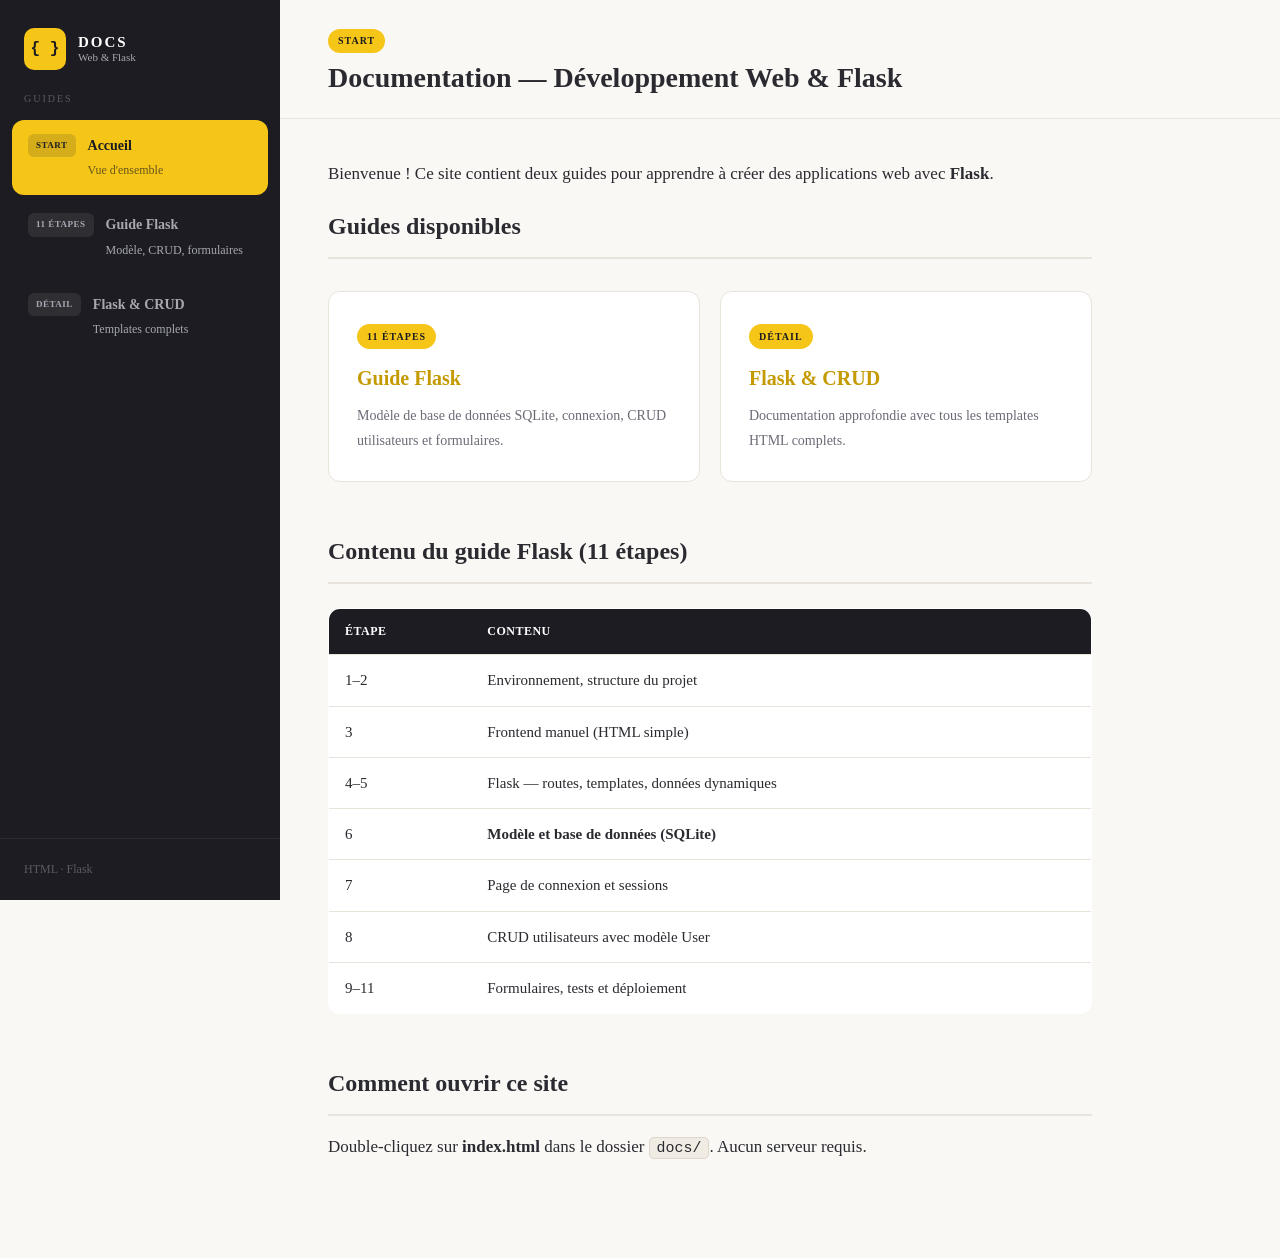
==== index.html @ 084da868 "push principale" ====
<!DOCTYPE html>
<html lang="fr">
<head>
    <meta charset="UTF-8">
    <meta name="viewport" content="width=device-width, initial-scale=1.0">
    <title>Accueil — Documentation Web & Flask</title>
    <link rel="stylesheet" href="css/style.css">
</head>
<body>
    <div class="layout">
        <aside class="sidebar">
            <div class="sidebar-header">
                <a href="index.html" class="brand">
                    <span class="brand-icon">{ }</span>
                    <span class="brand-text">
                        <strong>DOCS</strong>
                        <small>Web & Flask</small>
                    </span>
                </a>
            </div>
            <p class="nav-label">Guides</p>
            <nav class="sidebar-nav">
                <a href="index.html" class="nav-item active">
                    <span class="nav-badge">Start</span>
                    <span class="nav-item-text">
                        <strong>Accueil</strong>
                        <small>Vue d'ensemble</small>
                    </span>
                </a>
                <a href="guide-web.html" class="nav-item">
                    <span class="nav-badge">11 étapes</span>
                    <span class="nav-item-text">
                        <strong>Guide Flask</strong>
                        <small>Modèle, CRUD, formulaires</small>
                    </span>
                </a>
                <a href="flask.html" class="nav-item">
                    <span class="nav-badge">Détail</span>
                    <span class="nav-item-text">
                        <strong>Flask & CRUD</strong>
                        <small>Templates complets</small>
                    </span>
                </a>
            </nav>
            <div class="sidebar-footer">
                <p>HTML · Flask</p>
            </div>
        </aside>

        <div class="main">
            <header class="topbar">
                <span class="topbar-badge">Start</span>
                <h1 class="topbar-title">Documentation — Développement Web & Flask</h1>
            </header>

            <article class="doc-content">
                <p>Bienvenue ! Ce site contient deux guides pour apprendre à créer des applications web avec <strong>Flask</strong>.</p>

                <h2>Guides disponibles</h2>

                <div class="cards">
                    <a href="guide-web.html" class="card">
                        <span class="card-badge">11 étapes</span>
                        <h2>Guide Flask</h2>
                        <p>Modèle de base de données SQLite, connexion, CRUD utilisateurs et formulaires.</p>
                    </a>
                    <a href="flask.html" class="card">
                        <span class="card-badge">Détail</span>
                        <h2>Flask & CRUD</h2>
                        <p>Documentation approfondie avec tous les templates HTML complets.</p>
                    </a>
                </div>

                <h2>Contenu du guide Flask (11 étapes)</h2>
                <table>
                    <thead>
                        <tr><th>Étape</th><th>Contenu</th></tr>
                    </thead>
                    <tbody>
                        <tr><td>1–2</td><td>Environnement, structure du projet</td></tr>
                        <tr><td>3</td><td>Frontend manuel (HTML simple)</td></tr>
                        <tr><td>4–5</td><td>Flask — routes, templates, données dynamiques</td></tr>
                        <tr><td>6</td><td><strong>Modèle et base de données (SQLite)</strong></td></tr>
                        <tr><td>7</td><td>Page de connexion et sessions</td></tr>
                        <tr><td>8</td><td>CRUD utilisateurs avec modèle User</td></tr>
                        <tr><td>9–11</td><td>Formulaires, tests et déploiement</td></tr>
                    </tbody>
                </table>

                <h2>Comment ouvrir ce site</h2>
                <p>Double-cliquez sur <strong>index.html</strong> dans le dossier <code>docs/</code>. Aucun serveur requis.</p>
            </article>
        </div>
    </div>
</body>
</html>
---- css/style.css ----
:root {
    --sidebar-bg: #1c1c22;
    --sidebar-text: #a8a8b3;
    --sidebar-width: 280px;
    --content-bg: #faf8f5;
    --content-text: #2a2a30;
    --content-muted: #6b6b76;
    --accent: #f5c518;
    --accent-dark: #c49a00;
    --border: #e8e4dc;
    --code-bg: #f0ece4;
    --font-display: Georgia, "Times New Roman", serif;
    --font-body: Georgia, "Times New Roman", serif;
    --font-mono: Consolas, Monaco, monospace;
    --radius: 12px;
}

*, *::before, *::after { box-sizing: border-box; margin: 0; padding: 0; }

html { scroll-behavior: smooth; }

body {
    font-family: var(--font-body);
    font-size: 17px;
    line-height: 1.75;
    color: var(--content-text);
    background: var(--content-bg);
}

.layout { display: flex; min-height: 100vh; }

/* Sidebar */
.sidebar {
    position: fixed;
    top: 0; left: 0;
    width: var(--sidebar-width);
    height: 100vh;
    background: var(--sidebar-bg);
    color: var(--sidebar-text);
    display: flex;
    flex-direction: column;
    overflow-y: auto;
    z-index: 100;
}

.sidebar-header { padding: 28px 24px 20px; }

.brand {
    display: flex;
    align-items: center;
    gap: 12px;
    text-decoration: none;
    color: white;
}

.brand-icon {
    width: 42px; height: 42px;
    background: var(--accent);
    color: var(--sidebar-bg);
    border-radius: 10px;
    display: flex;
    align-items: center;
    justify-content: center;
    font-family: var(--font-mono);
    font-weight: bold;
    font-size: 16px;
}

.brand-text { display: flex; flex-direction: column; line-height: 1.2; }
.brand-text strong { font-size: 15px; letter-spacing: 2px; }
.brand-text small { font-size: 11px; color: var(--sidebar-text); }

.nav-label {
    font-size: 10px;
    letter-spacing: 2px;
    text-transform: uppercase;
    color: #5a5a66;
    padding: 0 24px 12px;
}

.sidebar-nav { padding: 0 12px; flex: 1; }

.nav-item {
    display: flex;
    align-items: flex-start;
    gap: 12px;
    padding: 14px 16px;
    margin-bottom: 4px;
    border-radius: var(--radius);
    text-decoration: none;
    color: var(--sidebar-text);
}

.nav-item:hover { background: rgba(255,255,255,0.06); color: white; }

.nav-item.active {
    background: var(--accent);
    color: var(--sidebar-bg);
}

.nav-item.active small { color: rgba(28,28,34,0.65); }

.nav-badge {
    font-size: 9px;
    font-weight: bold;
    letter-spacing: 0.5px;
    text-transform: uppercase;
    background: rgba(255,255,255,0.08);
    padding: 4px 8px;
    border-radius: 6px;
}

.nav-item.active .nav-badge { background: rgba(28,28,34,0.15); }

.nav-item-text { display: flex; flex-direction: column; gap: 2px; }
.nav-item-text strong { font-size: 14px; }
.nav-item-text small { font-size: 12px; }

.sidebar-footer {
    padding: 20px 24px;
    border-top: 1px solid rgba(255,255,255,0.06);
    font-size: 12px;
    color: #5a5a66;
}

/* Main */
.main {
    flex: 1;
    margin-left: var(--sidebar-width);
    min-width: 0;
}

.topbar {
    position: sticky;
    top: 0;
    z-index: 50;
    padding: 24px 48px;
    background: rgba(250,248,245,0.95);
    border-bottom: 1px solid var(--border);
}

.topbar-badge {
    display: inline-block;
    font-size: 10px;
    font-weight: bold;
    letter-spacing: 1px;
    text-transform: uppercase;
    background: var(--accent);
    color: var(--sidebar-bg);
    padding: 3px 10px;
    border-radius: 20px;
    margin-bottom: 8px;
}

.topbar-title {
    font-size: 28px;
    font-weight: bold;
    line-height: 1.2;
}

/* Content */
.doc-content {
    max-width: 860px;
    padding: 40px 48px 80px;
}

.doc-content h1 { font-size: 32px; margin-bottom: 16px; }
.doc-content h1.page-hidden { display: none; }

.doc-content h2 {
    font-size: 24px;
    margin: 48px 0 16px;
    padding-bottom: 10px;
    border-bottom: 2px solid var(--border);
    scroll-margin-top: 80px;
}

.doc-content h2:first-of-type { margin-top: 0; }

.doc-content h3 {
    font-size: 18px;
    margin: 32px 0 12px;
    scroll-margin-top: 80px;
}

.doc-content h4 { font-size: 16px; margin: 24px 0 8px; }
.doc-content p { margin-bottom: 16px; }

.doc-content a {
    color: var(--accent-dark);
    text-underline-offset: 3px;
}

.doc-content ul, .doc-content ol { margin: 0 0 16px 24px; }
.doc-content li { margin-bottom: 6px; }
.doc-content hr { border: none; border-top: 1px solid var(--border); margin: 40px 0; }

.doc-content blockquote {
    margin: 24px 0;
    padding: 16px 24px;
    background: #fff9e6;
    border-left: 4px solid var(--accent);
    border-radius: 0 var(--radius) var(--radius) 0;
}

.doc-content table {
    width: 100%;
    border-collapse: collapse;
    margin: 24px 0;
    font-size: 15px;
    background: white;
    border-radius: var(--radius);
    overflow: hidden;
    border: 1px solid var(--border);
}

.doc-content th, .doc-content td {
    padding: 12px 16px;
    text-align: left;
    border-bottom: 1px solid var(--border);
}

.doc-content th {
    background: var(--sidebar-bg);
    color: white;
    font-size: 12px;
    text-transform: uppercase;
    letter-spacing: 0.5px;
}

.doc-content tr:last-child td { border-bottom: none; }

.doc-content code {
    font-family: var(--font-mono);
    font-size: 0.88em;
    background: var(--code-bg);
    border: 1px solid #ddd6ca;
    padding: 2px 7px;
    border-radius: 5px;
}

.doc-content pre {
    margin: 20px 0;
    border-radius: var(--radius);
    overflow-x: auto;
    background: #1e1e2e;
    border: 1px solid #333;
}

.doc-content pre code {
    display: block;
    padding: 20px 24px;
    background: none;
    border: none;
    color: #cdd6f4;
    font-size: 13px;
    line-height: 1.6;
}

/* Cards accueil */
.cards {
    display: grid;
    grid-template-columns: repeat(auto-fit, minmax(260px, 1fr));
    gap: 20px;
    margin: 32px 0;
}

.card {
    display: block;
    padding: 28px;
    background: white;
    border: 1px solid var(--border);
    border-radius: var(--radius);
    text-decoration: none;
    color: inherit;
    transition: border-color 0.2s, box-shadow 0.2s;
}

.card:hover {
    border-color: var(--accent);
    box-shadow: 0 8px 24px rgba(0,0,0,0.08);
}

.card-badge {
    display: inline-block;
    font-size: 10px;
    font-weight: bold;
    letter-spacing: 1px;
    text-transform: uppercase;
    background: var(--accent);
    color: var(--sidebar-bg);
    padding: 4px 10px;
    border-radius: 20px;
    margin-bottom: 12px;
}

.card h2 { font-size: 20px; margin: 0 0 8px; border: none; padding: 0; }
.card p { font-size: 14px; color: var(--content-muted); margin: 0; }

@media (max-width: 768px) {
    .sidebar { position: static; width: 100%; height: auto; }
    .layout { flex-direction: column; }
    .main { margin-left: 0; }
    .topbar, .doc-content { padding-left: 20px; padding-right: 20px; }
}
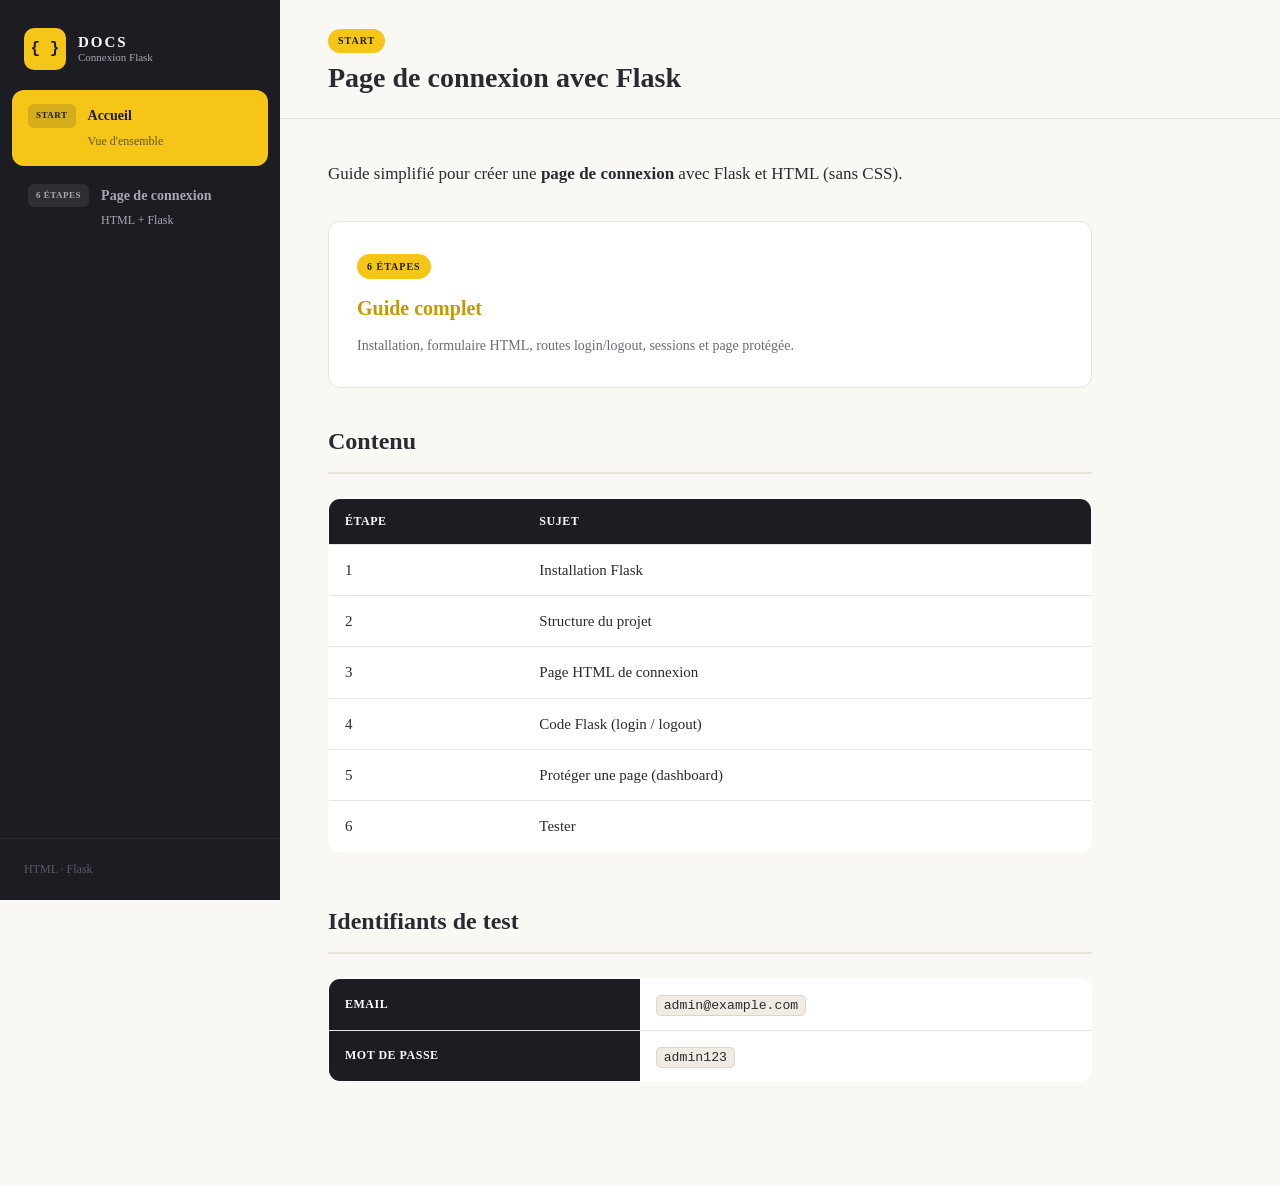
==== commit afbb165d: "modification" ====
--- a/index.html
+++ b/index.html
@@ -3,7 +3,7 @@
 <head>
     <meta charset="UTF-8">
     <meta name="viewport" content="width=device-width, initial-scale=1.0">
-    <title>Accueil — Documentation Web & Flask</title>
+    <title>Accueil — Connexion Flask</title>
     <link rel="stylesheet" href="css/style.css">
 </head>
 <body>
@@ -14,11 +14,10 @@
                     <span class="brand-icon">{ }</span>
                     <span class="brand-text">
                         <strong>DOCS</strong>
-                        <small>Web & Flask</small>
+                        <small>Connexion Flask</small>
                     </span>
                 </a>
             </div>
-            <p class="nav-label">Guides</p>
             <nav class="sidebar-nav">
                 <a href="index.html" class="nav-item active">
                     <span class="nav-badge">Start</span>
@@ -27,18 +26,11 @@
                         <small>Vue d'ensemble</small>
                     </span>
                 </a>
-                <a href="guide-web.html" class="nav-item">
-                    <span class="nav-badge">11 étapes</span>
+                <a href="connexion.html" class="nav-item">
+                    <span class="nav-badge">6 étapes</span>
                     <span class="nav-item-text">
-                        <strong>Guide Flask</strong>
-                        <small>Modèle, CRUD, formulaires</small>
-                    </span>
-                </a>
-                <a href="flask.html" class="nav-item">
-                    <span class="nav-badge">Détail</span>
-                    <span class="nav-item-text">
-                        <strong>Flask & CRUD</strong>
-                        <small>Templates complets</small>
+                        <strong>Page de connexion</strong>
+                        <small>HTML + Flask</small>
                     </span>
                 </a>
             </nav>
@@ -50,45 +42,40 @@
         <div class="main">
             <header class="topbar">
                 <span class="topbar-badge">Start</span>
-                <h1 class="topbar-title">Documentation — Développement Web & Flask</h1>
+                <h1 class="topbar-title">Page de connexion avec Flask</h1>
             </header>
 
             <article class="doc-content">
-                <p>Bienvenue ! Ce site contient deux guides pour apprendre à créer des applications web avec <strong>Flask</strong>.</p>
-
-                <h2>Guides disponibles</h2>
+                <p>Guide simplifié pour créer une <strong>page de connexion</strong> avec Flask et HTML (sans CSS).</p>
 
                 <div class="cards">
-                    <a href="guide-web.html" class="card">
-                        <span class="card-badge">11 étapes</span>
-                        <h2>Guide Flask</h2>
-                        <p>Modèle de base de données SQLite, connexion, CRUD utilisateurs et formulaires.</p>
-                    </a>
-                    <a href="flask.html" class="card">
-                        <span class="card-badge">Détail</span>
-                        <h2>Flask & CRUD</h2>
-                        <p>Documentation approfondie avec tous les templates HTML complets.</p>
+                    <a href="connexion.html" class="card">
+                        <span class="card-badge">6 étapes</span>
+                        <h2>Guide complet</h2>
+                        <p>Installation, formulaire HTML, routes login/logout, sessions et page protégée.</p>
                     </a>
                 </div>
 
-                <h2>Contenu du guide Flask (11 étapes)</h2>
+                <h2>Contenu</h2>
                 <table>
                     <thead>
-                        <tr><th>Étape</th><th>Contenu</th></tr>
+                        <tr><th>Étape</th><th>Sujet</th></tr>
                     </thead>
                     <tbody>
-                        <tr><td>1–2</td><td>Environnement, structure du projet</td></tr>
-                        <tr><td>3</td><td>Frontend manuel (HTML simple)</td></tr>
-                        <tr><td>4–5</td><td>Flask — routes, templates, données dynamiques</td></tr>
-                        <tr><td>6</td><td><strong>Modèle et base de données (SQLite)</strong></td></tr>
-                        <tr><td>7</td><td>Page de connexion et sessions</td></tr>
-                        <tr><td>8</td><td>CRUD utilisateurs avec modèle User</td></tr>
-                        <tr><td>9–11</td><td>Formulaires, tests et déploiement</td></tr>
+                        <tr><td>1</td><td>Installation Flask</td></tr>
+                        <tr><td>2</td><td>Structure du projet</td></tr>
+                        <tr><td>3</td><td>Page HTML de connexion</td></tr>
+                        <tr><td>4</td><td>Code Flask (login / logout)</td></tr>
+                        <tr><td>5</td><td>Protéger une page (dashboard)</td></tr>
+                        <tr><td>6</td><td>Tester</td></tr>
                     </tbody>
                 </table>
 
-                <h2>Comment ouvrir ce site</h2>
-                <p>Double-cliquez sur <strong>index.html</strong> dans le dossier <code>docs/</code>. Aucun serveur requis.</p>
+                <h2>Identifiants de test</h2>
+                <table>
+                    <tr><th>Email</th><td><code>admin@example.com</code></td></tr>
+                    <tr><th>Mot de passe</th><td><code>admin123</code></td></tr>
+                </table>
             </article>
         </div>
     </div>
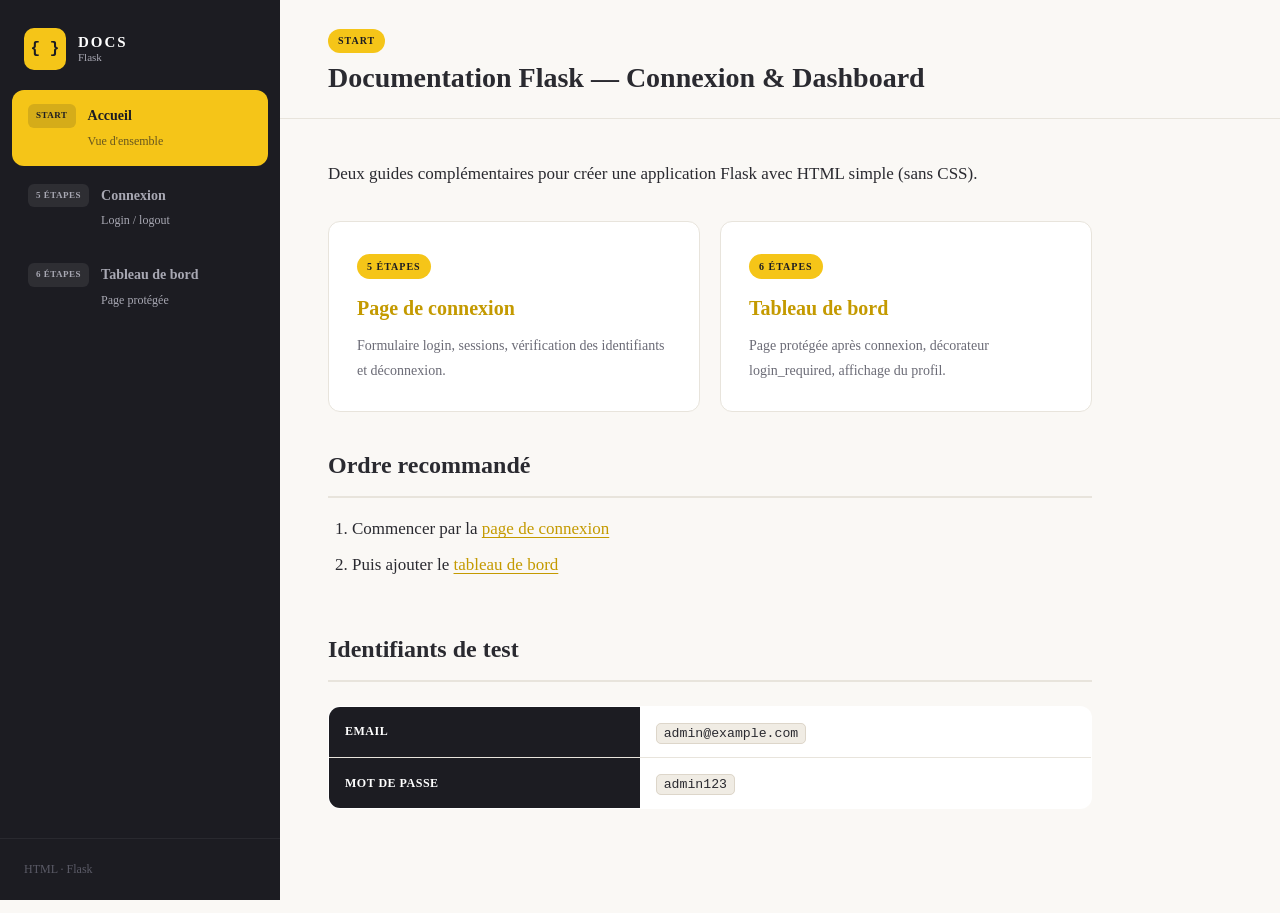
==== commit a77772a9: "ajout dashboard" ====
--- a/index.html
+++ b/index.html
@@ -3,7 +3,7 @@
 <head>
     <meta charset="UTF-8">
     <meta name="viewport" content="width=device-width, initial-scale=1.0">
-    <title>Accueil — Connexion Flask</title>
+    <title>Accueil — Documentation Flask</title>
     <link rel="stylesheet" href="css/style.css">
 </head>
 <body>
@@ -14,7 +14,7 @@
                     <span class="brand-icon">{ }</span>
                     <span class="brand-text">
                         <strong>DOCS</strong>
-                        <small>Connexion Flask</small>
+                        <small>Flask</small>
                     </span>
                 </a>
             </div>
@@ -27,10 +27,17 @@
                     </span>
                 </a>
                 <a href="connexion.html" class="nav-item">
+                    <span class="nav-badge">5 étapes</span>
+                    <span class="nav-item-text">
+                        <strong>Connexion</strong>
+                        <small>Login / logout</small>
+                    </span>
+                </a>
+                <a href="dashboard.html" class="nav-item">
                     <span class="nav-badge">6 étapes</span>
                     <span class="nav-item-text">
-                        <strong>Page de connexion</strong>
-                        <small>HTML + Flask</small>
+                        <strong>Tableau de bord</strong>
+                        <small>Page protégée</small>
                     </span>
                 </a>
             </nav>
@@ -42,34 +49,30 @@
         <div class="main">
             <header class="topbar">
                 <span class="topbar-badge">Start</span>
-                <h1 class="topbar-title">Page de connexion avec Flask</h1>
+                <h1 class="topbar-title">Documentation Flask — Connexion & Dashboard</h1>
             </header>
 
             <article class="doc-content">
-                <p>Guide simplifié pour créer une <strong>page de connexion</strong> avec Flask et HTML (sans CSS).</p>
+                <p>Deux guides complémentaires pour créer une application Flask avec HTML simple (sans CSS).</p>
 
                 <div class="cards">
                     <a href="connexion.html" class="card">
+                        <span class="card-badge">5 étapes</span>
+                        <h2>Page de connexion</h2>
+                        <p>Formulaire login, sessions, vérification des identifiants et déconnexion.</p>
+                    </a>
+                    <a href="dashboard.html" class="card">
                         <span class="card-badge">6 étapes</span>
-                        <h2>Guide complet</h2>
-                        <p>Installation, formulaire HTML, routes login/logout, sessions et page protégée.</p>
+                        <h2>Tableau de bord</h2>
+                        <p>Page protégée après connexion, décorateur login_required, affichage du profil.</p>
                     </a>
                 </div>
 
-                <h2>Contenu</h2>
-                <table>
-                    <thead>
-                        <tr><th>Étape</th><th>Sujet</th></tr>
-                    </thead>
-                    <tbody>
-                        <tr><td>1</td><td>Installation Flask</td></tr>
-                        <tr><td>2</td><td>Structure du projet</td></tr>
-                        <tr><td>3</td><td>Page HTML de connexion</td></tr>
-                        <tr><td>4</td><td>Code Flask (login / logout)</td></tr>
-                        <tr><td>5</td><td>Protéger une page (dashboard)</td></tr>
-                        <tr><td>6</td><td>Tester</td></tr>
-                    </tbody>
-                </table>
+                <h2>Ordre recommandé</h2>
+                <ol>
+                    <li>Commencer par la <a href="connexion.html">page de connexion</a></li>
+                    <li>Puis ajouter le <a href="dashboard.html">tableau de bord</a></li>
+                </ol>
 
                 <h2>Identifiants de test</h2>
                 <table>
